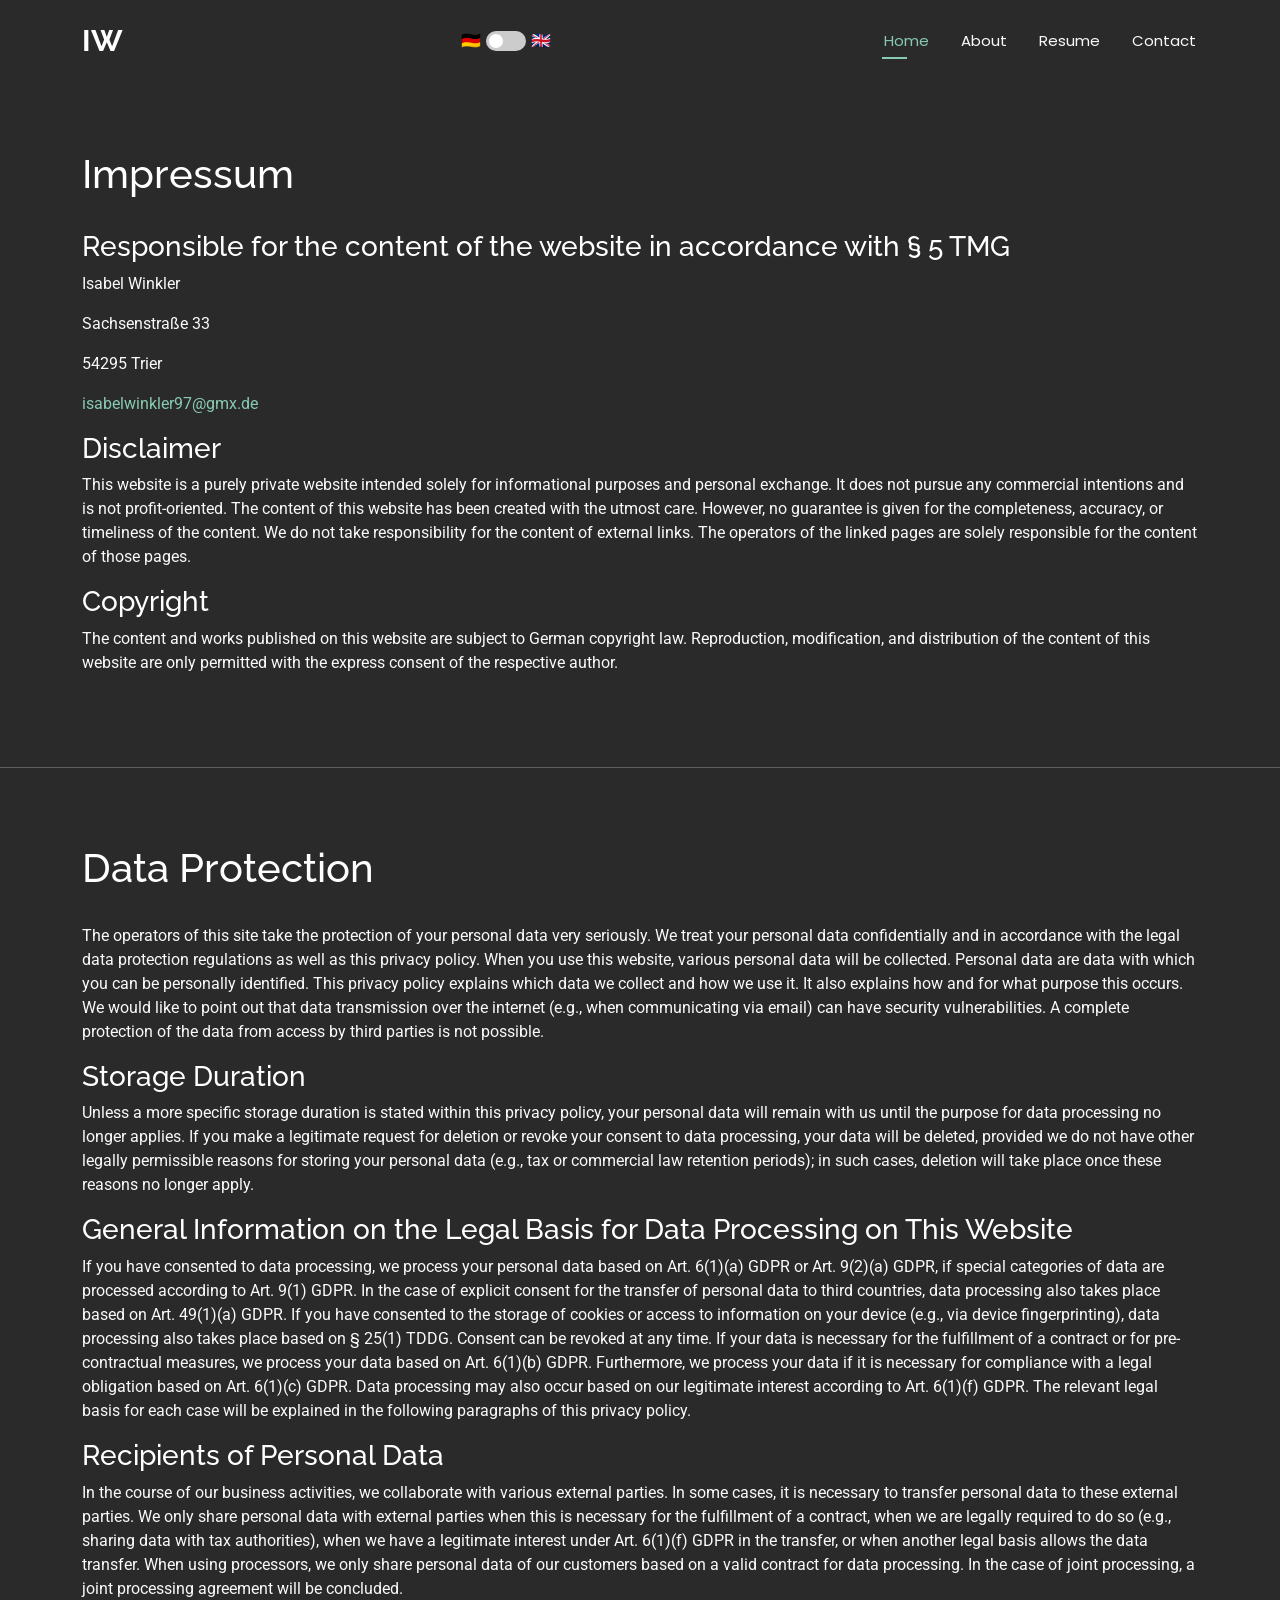
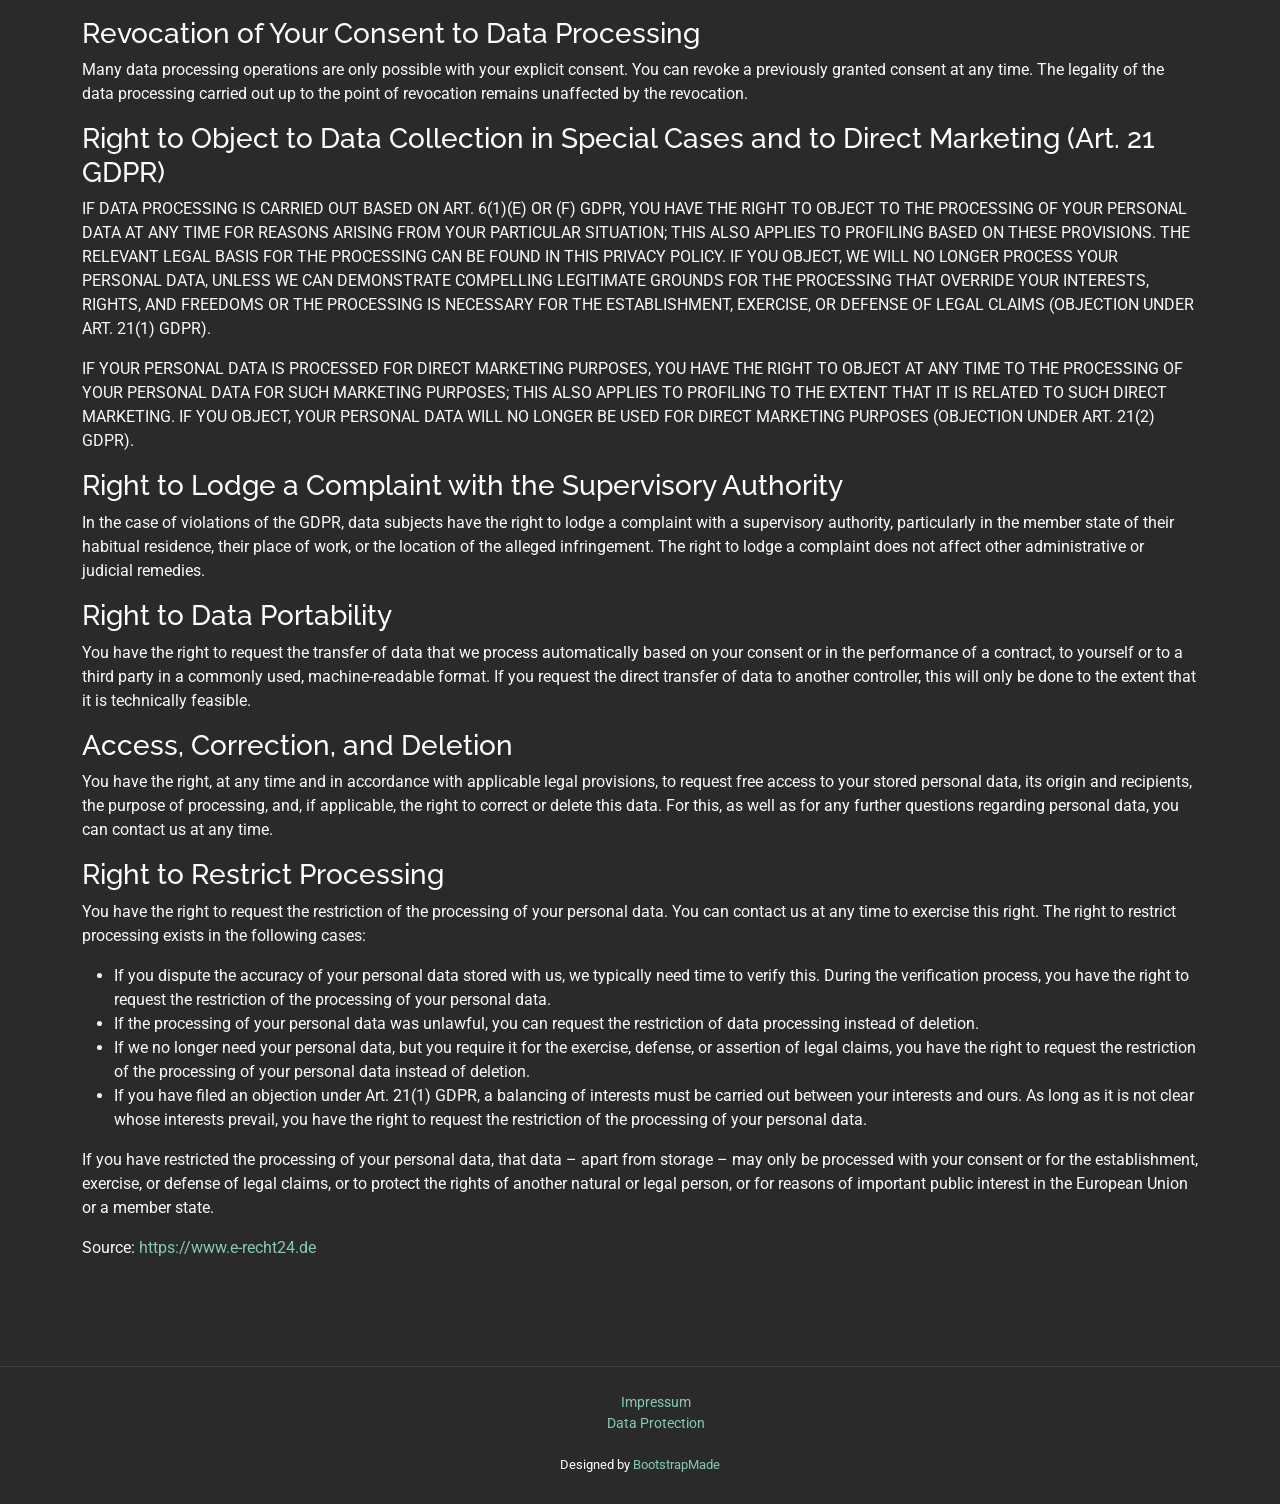
==== impressum-en.html @ 684a2738 "english version" ====
<!DOCTYPE html>
<html lang="en">
  <head>
    <meta charset="utf-8" />
    <meta content="width=device-width, initial-scale=1.0" name="viewport" />
    <title>Isabel Winkler - impressum / data security</title>
    <meta name="description" content="" />
    <meta name="keywords" content="" />

    <!-- Favicons -->
    <link href="assets/img/favicon.png" rel="icon" />
    <link href="assets/img/apple-touch-icon.png" rel="apple-touch-icon" />

    <!-- Fonts -->
    <link href="https://fonts.googleapis.com" rel="preconnect" />
    <link href="https://fonts.gstatic.com" rel="preconnect" crossorigin />
    <link
      href="https://fonts.googleapis.com/css2?family=Roboto:ital,wght@0,100;0,300;0,400;0,500;0,700;0,900;1,100;1,300;1,400;1,500;1,700;1,900&family=Poppins:ital,wght@0,100;0,200;0,300;0,400;0,500;0,600;0,700;0,800;0,900;1,100;1,200;1,300;1,400;1,500;1,600;1,700;1,800;1,900&family=Raleway:ital,wght@0,100;0,200;0,300;0,400;0,500;0,600;0,700;0,800;0,900;1,100;1,200;1,300;1,400;1,500;1,600;1,700;1,800;1,900&display=swap"
      rel="stylesheet"
    />

    <!-- Vendor CSS Files -->
    <link
      href="assets/vendor/bootstrap/css/bootstrap.min.css"
      rel="stylesheet"
    />
    <link
      href="assets/vendor/bootstrap-icons/bootstrap-icons.css"
      rel="stylesheet"
    />
    <link href="assets/vendor/aos/aos.css" rel="stylesheet" />
    <link href="assets/vendor/swiper/swiper-bundle.min.css" rel="stylesheet" />
    <link
      href="assets/vendor/glightbox/css/glightbox.min.css"
      rel="stylesheet"
    />

    <!-- Main CSS File -->
    <link href="assets/css/main.css" rel="stylesheet" />

    <!-- =======================================================
  * Template Name: Personal
  * Template URL: https://bootstrapmade.com/personal-free-resume-bootstrap-template/
  * Updated: Nov 04 2024 with Bootstrap v5.3.3
  * Author: BootstrapMade.com
  * License: https://bootstrapmade.com/license/
  ======================================================== -->
  </head>

  <body class="index-page">
    <header id="header" class="header d-flex align-items-center fixed-top">
      <div
        class="container-fluid container-xl position-relative d-flex align-items-center justify-content-between"
      >
        <a href="index-en.html" class="logo d-flex align-items-center">
          <!-- Uncomment the line below if you also wish to use an image logo -->
          <!-- <img src="assets/img/logo.png" alt=""> -->
          <h1 class="sitename">IW</h1>
        </a>

        <!-- Toggle-Switch für die Sprache -->
        <div class="language-switch d-flex align-items-center">
          <span class="lang-label">🇩🇪</span>
          <label class="switch">
            <input type="checkbox" id="toggleLanguage" />
            <span class="slider"></span>
          </label>
          <span class="lang-label">🇬🇧</span>
        </div>

        <nav id="navmenu" class="navmenu">
          <ul>
            <li><a href="index.html" class="active">Home</a></li>
            <li><a href="#about">About</a></li>
            <li><a href="#resume">Resume</a></li>
            <li><a href="#contact">Contact</a></li>
          </ul>
          <i class="mobile-nav-toggle d-xl-none bi bi-list"></i>
        </nav>
      </div>
    </header>

    <main class="main">
      <section class="impressum container">
        <h1>Impressum</h1>
        <br />
        <h3>
          Responsible for the content of the website in accordance with § 5 TMG
        </h3>
        <p>Isabel Winkler</p>
        <p>Sachsenstraße 33</p>
        <p>54295 Trier</p>
        <p>
          <a href="mailto:isabelwinkler97@gmx.de">isabelwinkler97@gmx.de</a>
        </p>
        <h3>Disclaimer</h3>
        <p>
          This website is a purely private website intended solely for
          informational purposes and personal exchange. It does not pursue any
          commercial intentions and is not profit-oriented. The content of this
          website has been created with the utmost care. However, no guarantee
          is given for the completeness, accuracy, or timeliness of the content.
          We do not take responsibility for the content of external links. The
          operators of the linked pages are solely responsible for the content
          of those pages.
        </p>
        <h3>Copyright</h3>
        <p>
          The content and works published on this website are subject to German
          copyright law. Reproduction, modification, and distribution of the
          content of this website are only permitted with the express consent of
          the respective author.
        </p>
      </section>
      <hr />
      <section id="dataSecurity" class="container">
        <h1>Data Protection</h1>
        <br />
        <p>
          The operators of this site take the protection of your personal data
          very seriously. We treat your personal data confidentially and in
          accordance with the legal data protection regulations as well as this
          privacy policy. When you use this website, various personal data will
          be collected. Personal data are data with which you can be personally
          identified. This privacy policy explains which data we collect and how
          we use it. It also explains how and for what purpose this occurs. We
          would like to point out that data transmission over the internet
          (e.g., when communicating via email) can have security
          vulnerabilities. A complete protection of the data from access by
          third parties is not possible.
        </p>

        <h3>Storage Duration</h3>
        <p>
          Unless a more specific storage duration is stated within this privacy
          policy, your personal data will remain with us until the purpose for
          data processing no longer applies. If you make a legitimate request
          for deletion or revoke your consent to data processing, your data will
          be deleted, provided we do not have other legally permissible reasons
          for storing your personal data (e.g., tax or commercial law retention
          periods); in such cases, deletion will take place once these reasons
          no longer apply.
        </p>
        <h3>
          General Information on the Legal Basis for Data Processing on This
          Website
        </h3>
        <p>
          If you have consented to data processing, we process your personal
          data based on Art. 6(1)(a) GDPR or Art. 9(2)(a) GDPR, if special
          categories of data are processed according to Art. 9(1) GDPR. In the
          case of explicit consent for the transfer of personal data to third
          countries, data processing also takes place based on Art. 49(1)(a)
          GDPR. If you have consented to the storage of cookies or access to
          information on your device (e.g., via device fingerprinting), data
          processing also takes place based on § 25(1) TDDG. Consent can be
          revoked at any time. If your data is necessary for the fulfillment of
          a contract or for pre-contractual measures, we process your data based
          on Art. 6(1)(b) GDPR. Furthermore, we process your data if it is
          necessary for compliance with a legal obligation based on Art. 6(1)(c)
          GDPR. Data processing may also occur based on our legitimate interest
          according to Art. 6(1)(f) GDPR. The relevant legal basis for each case
          will be explained in the following paragraphs of this privacy policy.
        </p>
        <h3>Recipients of Personal Data</h3>
        <p>
          In the course of our business activities, we collaborate with various
          external parties. In some cases, it is necessary to transfer personal
          data to these external parties. We only share personal data with
          external parties when this is necessary for the fulfillment of a
          contract, when we are legally required to do so (e.g., sharing data
          with tax authorities), when we have a legitimate interest under Art.
          6(1)(f) GDPR in the transfer, or when another legal basis allows the
          data transfer. When using processors, we only share personal data of
          our customers based on a valid contract for data processing. In the
          case of joint processing, a joint processing agreement will be
          concluded.
        </p>
        <h3>Revocation of Your Consent to Data Processing</h3>
        <p>
          Many data processing operations are only possible with your explicit
          consent. You can revoke a previously granted consent at any time. The
          legality of the data processing carried out up to the point of
          revocation remains unaffected by the revocation.
        </p>
        <h3>
          Right to Object to Data Collection in Special Cases and to Direct
          Marketing (Art. 21 GDPR)
        </h3>
        <p>
          IF DATA PROCESSING IS CARRIED OUT BASED ON ART. 6(1)(E) OR (F) GDPR,
          YOU HAVE THE RIGHT TO OBJECT TO THE PROCESSING OF YOUR PERSONAL DATA
          AT ANY TIME FOR REASONS ARISING FROM YOUR PARTICULAR SITUATION; THIS
          ALSO APPLIES TO PROFILING BASED ON THESE PROVISIONS. THE RELEVANT
          LEGAL BASIS FOR THE PROCESSING CAN BE FOUND IN THIS PRIVACY POLICY. IF
          YOU OBJECT, WE WILL NO LONGER PROCESS YOUR PERSONAL DATA, UNLESS WE
          CAN DEMONSTRATE COMPELLING LEGITIMATE GROUNDS FOR THE PROCESSING THAT
          OVERRIDE YOUR INTERESTS, RIGHTS, AND FREEDOMS OR THE PROCESSING IS
          NECESSARY FOR THE ESTABLISHMENT, EXERCISE, OR DEFENSE OF LEGAL CLAIMS
          (OBJECTION UNDER ART. 21(1) GDPR).
        </p>
        <p>
          IF YOUR PERSONAL DATA IS PROCESSED FOR DIRECT MARKETING PURPOSES, YOU
          HAVE THE RIGHT TO OBJECT AT ANY TIME TO THE PROCESSING OF YOUR
          PERSONAL DATA FOR SUCH MARKETING PURPOSES; THIS ALSO APPLIES TO
          PROFILING TO THE EXTENT THAT IT IS RELATED TO SUCH DIRECT MARKETING.
          IF YOU OBJECT, YOUR PERSONAL DATA WILL NO LONGER BE USED FOR DIRECT
          MARKETING PURPOSES (OBJECTION UNDER ART. 21(2) GDPR).
        </p>
        <h3>Right to Lodge a Complaint with the Supervisory Authority</h3>
        <p>
          In the case of violations of the GDPR, data subjects have the right to
          lodge a complaint with a supervisory authority, particularly in the
          member state of their habitual residence, their place of work, or the
          location of the alleged infringement. The right to lodge a complaint
          does not affect other administrative or judicial remedies.
        </p>
        <h3>Right to Data Portability</h3>
        <p>
          You have the right to request the transfer of data that we process
          automatically based on your consent or in the performance of a
          contract, to yourself or to a third party in a commonly used,
          machine-readable format. If you request the direct transfer of data to
          another controller, this will only be done to the extent that it is
          technically feasible.
        </p>
        <h3>Access, Correction, and Deletion</h3>
        <p>
          You have the right, at any time and in accordance with applicable
          legal provisions, to request free access to your stored personal data,
          its origin and recipients, the purpose of processing, and, if
          applicable, the right to correct or delete this data. For this, as
          well as for any further questions regarding personal data, you can
          contact us at any time.
        </p>
        <h3>Right to Restrict Processing</h3>

        <p>
          You have the right to request the restriction of the processing of
          your personal data. You can contact us at any time to exercise this
          right. The right to restrict processing exists in the following cases:
        </p>
        <ul>
          <li>
            If you dispute the accuracy of your personal data stored with us, we
            typically need time to verify this. During the verification process,
            you have the right to request the restriction of the processing of
            your personal data.
          </li>
          <li>
            If the processing of your personal data was unlawful, you can
            request the restriction of data processing instead of deletion.
          </li>
          <li>
            If we no longer need your personal data, but you require it for the
            exercise, defense, or assertion of legal claims, you have the right
            to request the restriction of the processing of your personal data
            instead of deletion.
          </li>
          <li>
            If you have filed an objection under Art. 21(1) GDPR, a balancing of
            interests must be carried out between your interests and ours. As
            long as it is not clear whose interests prevail, you have the right
            to request the restriction of the processing of your personal data.
          </li>
        </ul>
        <p>
          If you have restricted the processing of your personal data, that data
          – apart from storage – may only be processed with your consent or for
          the establishment, exercise, or defense of legal claims, or to protect
          the rights of another natural or legal person, or for reasons of
          important public interest in the European Union or a member state.
        </p>
        <p>
          Source:
          <a href="https://www.e-recht24.de">https://www.e-recht24.de</a>
        </p>
      </section>
    </main>

    <footer id="footer" class="footer dark-background">
      <div class="navfooter">
        <ul>
          <li style="list-style-type: none">
            <a href="impressum-en.html">Impressum</a>
          </li>
          <li style="list-style-type: none">
            <a href="impressum-en.html#dataSecurity">Data Protection</a>
          </li>
        </ul>
      </div>
      <div class="credits">
        <!-- All the links in the footer should remain intact. -->
        <!-- You can delete the links only if you've purchased the pro version. -->
        <!-- Licensing information: https://bootstrapmade.com/license/ -->
        <!-- Purchase the pro version with working PHP/AJAX contact form: [buy-url] -->
        Designed by <a href="https://bootstrapmade.com/">BootstrapMade</a>
      </div>
    </footer>

    <!-- Scroll Top -->
    <a
      href="#"
      id="scroll-top"
      class="scroll-top d-flex align-items-center justify-content-center"
      ><i class="bi bi-arrow-up-short"></i
    ></a>

    <!-- Preloader -->
    <div id="preloader"></div>

    <!-- Vendor JS Files -->
    <script src="assets/vendor/bootstrap/js/bootstrap.bundle.min.js"></script>
    <script src="assets/vendor/php-email-form/validate.js"></script>
    <script src="assets/vendor/aos/aos.js"></script>
    <script src="assets/vendor/typed.js/typed.umd.js"></script>
    <script src="assets/vendor/purecounter/purecounter_vanilla.js"></script>
    <script src="assets/vendor/waypoints/noframework.waypoints.js"></script>
    <script src="assets/vendor/swiper/swiper-bundle.min.js"></script>
    <script src="assets/vendor/glightbox/js/glightbox.min.js"></script>
    <script src="assets/vendor/imagesloaded/imagesloaded.pkgd.min.js"></script>
    <script src="assets/vendor/isotope-layout/isotope.pkgd.min.js"></script>

    <!-- Main JS File -->
    <script src="assets/js/main.js"></script>
  </body>
</html>
---- assets/css/main.css ----
/**
* Template Name: Personal
* Template URL: https://bootstrapmade.com/personal-free-resume-bootstrap-template/
* Updated: Nov 04 2024 with Bootstrap v5.3.3
* Author: BootstrapMade.com
* License: https://bootstrapmade.com/license/
*/

/*--------------------------------------------------------------
# Font & Color Variables
# Help: https://bootstrapmade.com/color-system/
--------------------------------------------------------------*/
/* Fonts */
:root {
  --default-font: "Roboto",  system-ui, -apple-system, "Segoe UI", Roboto, "Helvetica Neue", Arial, "Noto Sans", "Liberation Sans", sans-serif, "Apple Color Emoji", "Segoe UI Emoji", "Segoe UI Symbol", "Noto Color Emoji";
  --heading-font: "Raleway",  sans-serif;
  --nav-font: "Poppins",  sans-serif;
}

/* Global Colors - The following color variables are used throughout the website. Updating them here will change the color scheme of the entire website */
:root { 
  --background-color: #2a2a2a; /* Background color for the entire website, including individual sections */
  --default-color: #fafafa; /* Default color used for the majority of the text content across the entire website */
  --heading-color: #ffffff; /* Color for headings, subheadings and title throughout the website */
  --accent-color: #87cab1; /* Accent color that represents your brand on the website. It's used for buttons, links, and other elements that need to stand out */
  --surface-color: #2a2a2a; /* The surface color is used as a background of boxed elements within sections, such as cards, icon boxes, or other elements that require a visual separation from the global background. */
  --contrast-color: #2a2a2a; /* Contrast color for text, ensuring readability against backgrounds of accent, heading, or default colors. */
}

/* Nav Menu Colors - The following color variables are used specifically for the navigation menu. They are separate from the global colors to allow for more customization options */
:root {
  --nav-color: #fafafa;  /* The default color of the main navmenu links */
  --nav-hover-color: #87cab1; /* Applied to main navmenu links when they are hovered over or active */
  --nav-mobile-background-color: #2a2a2a; /* Used as the background color for mobile navigation menu */
  --nav-dropdown-background-color: #2a2a2a; /* Used as the background color for dropdown items that appear when hovering over primary navigation items */
  --nav-dropdown-color: #fafafa; /* Used for navigation links of the dropdown items in the navigation menu. */
  --nav-dropdown-hover-color: #87cab1; /* Similar to --nav-hover-color, this color is applied to dropdown navigation links when they are hovered over. */
}

/* Color Presets - These classes override global colors when applied to any section or element, providing reuse of the sam color scheme. */

.light-background {
  --background-color: #2a2a2a;
  --surface-color: #2a2a2a;
}

.dark-background {
  --background-color: #2a2a2a;
  --default-color: #ffffff;
  --heading-color: #ffffff;
  --surface-color: #2a2a2a;
  --contrast-color: #2a2a2a;
}

/* Smooth scroll */
:root {
  scroll-behavior: smooth;
}

/*--------------------------------------------------------------
# General Styling & Shared Classes
--------------------------------------------------------------*/
body {
  color: var(--default-color);
  background-color: var(--background-color);
  font-family: var(--default-font);
}

a {
  color: var(--accent-color);
  text-decoration: none;
  transition: 0.3s;
}

a:hover {
  color: color-mix(in srgb, var(--accent-color), transparent 25%);
  text-decoration: none;
}

h1,
h2,
h3,
h4,
h5,
h6 {
  color: var(--heading-color);
  font-family: var(--heading-font);
}


/*--------------------------------------------------------------
# Global Header
--------------------------------------------------------------*/
.header {
  --background-color: rgba(0, 0, 0, 0);
  color: var(--default-color);
  background-color: var(--background-color);
  padding: 15px 0;
  transition: all 0.5s;
  z-index: 997;
}

.header .logo {
  line-height: 1;
}

.header .logo img {
  max-height: 32px;
  margin-right: 8px;
}

.header .logo h1 {
  font-size: 30px;
  margin: 0;
  font-weight: 700;
  color: var(--heading-color);
}

.scrolled .header {
  box-shadow: 0px 0 18px rgba(0, 0, 0, 0.1);
}

/* Global Header on Scroll
------------------------------*/
.scrolled .header {
  --background-color: rgba(0, 0, 0, 0.8);
}

/*--------------------------------------------------------------
# Navigation Menu
--------------------------------------------------------------*/
/* Desktop Navigation */
@media (min-width: 1200px) {
  .navmenu {
    padding: 0;
  }

  .navmenu ul {
    margin: 0;
    padding: 0;
    display: flex;
    list-style: none;
    align-items: center;
  }

  .navmenu li {
    position: relative;
  }

  .navmenu>ul>li {
    white-space: nowrap;
    padding: 15px 14px;
  }

  .navmenu>ul>li:last-child {
    padding-right: 0;
  }

  .navmenu a,
  .navmenu a:focus {
    color: var(--nav-color);
    font-size: 15px;
    padding: 0 2px;
    font-family: var(--nav-font);
    font-weight: 400;
    display: flex;
    align-items: center;
    justify-content: space-between;
    white-space: nowrap;
    transition: 0.3s;
    position: relative;
  }

  .navmenu a i,
  .navmenu a:focus i {
    font-size: 12px;
    line-height: 0;
    margin-left: 5px;
    transition: 0.3s;
  }

  .navmenu>ul>li>a:before {
    content: "";
    position: absolute;
    height: 2px;
    bottom: -6px;
    left: 0;
    background-color: var(--nav-hover-color);
    visibility: hidden;
    width: 0px;
    transition: all 0.3s ease-in-out 0s;
  }

  .navmenu a:hover:before,
  .navmenu li:hover>a:before,
  .navmenu .active:before {
    visibility: visible;
    width: 25px;
  }

  .navmenu li:hover>a,
  .navmenu .active,
  .navmenu .active:focus {
    color: var(--nav-hover-color);
  }

  .navmenu .dropdown ul {
    margin: 0;
    padding: 10px 0;
    background: var(--nav-dropdown-background-color);
    display: block;
    position: absolute;
    visibility: hidden;
    left: 14px;
    top: 130%;
    opacity: 0;
    transition: 0.3s;
    border-radius: 4px;
    z-index: 99;
    box-shadow: 0px 0px 30px rgba(0, 0, 0, 0.1);
  }

  .navmenu .dropdown ul li {
    min-width: 200px;
  }

  .navmenu .dropdown ul a {
    padding: 10px 20px;
    font-size: 15px;
    text-transform: none;
    color: var(--nav-dropdown-color);
  }

  .navmenu .dropdown ul a i {
    font-size: 12px;
  }

  .navmenu .dropdown ul a:hover,
  .navmenu .dropdown ul .active:hover,
  .navmenu .dropdown ul li:hover>a {
    color: var(--nav-dropdown-hover-color);
  }

  .navmenu .dropdown:hover>ul {
    opacity: 1;
    top: 100%;
    visibility: visible;
  }

  .navmenu .dropdown .dropdown ul {
    top: 0;
    left: -90%;
    visibility: hidden;
  }

  .navmenu .dropdown .dropdown:hover>ul {
    opacity: 1;
    top: 0;
    left: -100%;
    visibility: visible;
  }
}

/* Mobile Navigation */
@media (max-width: 1199px) {
  .mobile-nav-toggle {
    color: var(--nav-color);
    font-size: 28px;
    line-height: 0;
    margin-right: 10px;
    cursor: pointer;
    transition: color 0.3s;
  }

  .navmenu {
    padding: 0;
    z-index: 9997;
  }

  .navmenu ul {
    display: none;
    list-style: none;
    position: absolute;
    inset: 60px 20px 20px 20px;
    padding: 10px 0;
    margin: 0;
    border-radius: 6px;
    background-color: var(--nav-mobile-background-color);
    border: 1px solid color-mix(in srgb, var(--default-color), transparent 90%);
    box-shadow: none;
    overflow-y: auto;
    transition: 0.3s;
    z-index: 9998;
  }

  .navmenu a,
  .navmenu a:focus {
    color: var(--nav-dropdown-color);
    padding: 10px 20px;
    font-family: var(--nav-font);
    font-size: 17px;
    font-weight: 500;
    display: flex;
    align-items: center;
    justify-content: space-between;
    white-space: nowrap;
    transition: 0.3s;
  }

  .navmenu a i,
  .navmenu a:focus i {
    font-size: 12px;
    line-height: 0;
    margin-left: 5px;
    width: 30px;
    height: 30px;
    display: flex;
    align-items: center;
    justify-content: center;
    border-radius: 50%;
    transition: 0.3s;
    background-color: color-mix(in srgb, var(--accent-color), transparent 90%);
  }

  .navmenu a i:hover,
  .navmenu a:focus i:hover {
    background-color: var(--accent-color);
    color: var(--contrast-color);
  }

  .navmenu a:hover,
  .navmenu .active,
  .navmenu .active:focus {
    color: var(--nav-dropdown-hover-color);
  }

  .navmenu .active i,
  .navmenu .active:focus i {
    background-color: var(--accent-color);
    color: var(--contrast-color);
    transform: rotate(180deg);
  }

  .navmenu .dropdown ul {
    position: static;
    display: none;
    z-index: 99;
    padding: 10px 0;
    margin: 10px 20px;
    background-color: var(--nav-dropdown-background-color);
    transition: all 0.5s ease-in-out;
  }

  .navmenu .dropdown ul ul {
    background-color: rgba(33, 37, 41, 0.1);
  }

  .navmenu .dropdown>.dropdown-active {
    display: block;
    background-color: rgba(33, 37, 41, 0.03);
  }

  .mobile-nav-active {
    overflow: hidden;
  }

  .mobile-nav-active .mobile-nav-toggle {
    color: #fff;
    position: absolute;
    font-size: 32px;
    top: 15px;
    right: 15px;
    margin-right: 0;
    z-index: 9999;
  }

  .mobile-nav-active .navmenu {
    position: fixed;
    overflow: hidden;
    inset: 0;
    background: rgba(33, 37, 41, 0.8);
    transition: 0.3s;
  }

  .mobile-nav-active .navmenu>ul {
    display: block;
  }
}

/*--------------------------------------------------------------
# Global Footer
--------------------------------------------------------------*/
.footer {
  color: var(--default-color);
  background-color: var(--background-color);
  font-size: 14px;
  text-align: center;
  padding: 30px 0;
  position: relative;
}

.footer h3 {
  font-size: 36px;
  font-weight: 700;
  position: relative;
  padding: 0;
  margin: 0 0 15px 0;
}

.footer p {
  font-size: 15;
  font-style: italic;
  padding: 0;
  margin: 0 0 30px 0;
}

.footer .social-links {
  margin: 0 0 30px 0;
}

.footer .social-links a {
  font-size: 16px;
  display: flex;
  align-items: center;
  justify-content: center;
  background: var(--accent-color);
  color: var(--contrast-color);
  line-height: 1;
  margin: 0 4px;
  border-radius: 50%;
  text-align: center;
  width: 36px;
  height: 36px;
  transition: 0.3s;
}

.footer .social-links a:hover {
  background: color-mix(in srgb, var(--accent-color), transparent 20%);
  text-decoration: none;
}

.footer .navfooter {
  padding-top: 25px;
  border-top: 1px solid color-mix(in srgb, var(--default-color), transparent 90%); 
}

.footer .credits {
  font-size: 13px;
  padding-top: 5px;
}

/*--------------------------------------------------------------
# Preloader
--------------------------------------------------------------*/
#preloader {
  position: fixed;
  inset: 0;
  z-index: 999999;
  overflow: hidden;
  background: var(--background-color);
  transition: all 0.6s ease-out;
}

#preloader:before {
  content: "";
  position: fixed;
  top: calc(50% - 30px);
  left: calc(50% - 30px);
  border: 6px solid #ffffff;
  border-color: var(--accent-color) transparent var(--accent-color) transparent;
  border-radius: 50%;
  width: 60px;
  height: 60px;
  animation: animate-preloader 1.5s linear infinite;
}

@keyframes animate-preloader {
  0% {
    transform: rotate(0deg);
  }

  100% {
    transform: rotate(360deg);
  }
}

/*--------------------------------------------------------------
# Scroll Top Button
--------------------------------------------------------------*/
.scroll-top {
  position: fixed;
  visibility: hidden;
  opacity: 0;
  right: 15px;
  bottom: -15px;
  z-index: 99999;
  background-color: var(--accent-color);
  width: 44px;
  height: 44px;
  border-radius: 50px;
  transition: all 0.4s;
}

.scroll-top i {
  font-size: 24px;
  color: var(--contrast-color);
  line-height: 0;
}

.scroll-top:hover {
  background-color: color-mix(in srgb, var(--accent-color), transparent 20%);
  color: var(--contrast-color);
}

.scroll-top.active {
  visibility: visible;
  opacity: 1;
  bottom: 15px;
}

/*--------------------------------------------------------------
# Disable aos animation delay on mobile devices
--------------------------------------------------------------*/
@media screen and (max-width: 768px) {
  [data-aos-delay] {
    transition-delay: 0 !important;
  }
}

/*--------------------------------------------------------------
# Global Page Titles & Breadcrumbs
--------------------------------------------------------------*/
.page-title {
  color: var(--default-color);
  background-color: var(--background-color);
  position: relative;
}

.page-title .heading {
  padding: 160px 0 80px 0;
  border-top: 1px solid color-mix(in srgb, var(--default-color), transparent 90%);
}

.page-title .heading h1 {
  font-size: 38px;
  font-weight: 700;
}

.page-title nav {
  background-color: color-mix(in srgb, var(--default-color), transparent 90%);
  padding: 20px 0;
}

.page-title nav ol {
  display: flex;
  flex-wrap: wrap;
  list-style: none;
  margin: 0;
  font-size: 16px;
  font-weight: 600;
}

.page-title nav ol li+li {
  padding-left: 10px;
}

.page-title nav ol li+li::before {
  content: "/";
  display: inline-block;
  padding-right: 10px;
  color: color-mix(in srgb, var(--default-color), transparent 70%);
}

/*--------------------------------------------------------------
# Global Sections
--------------------------------------------------------------*/
section,
.section {
  color: var(--default-color);
  background-color: var(--background-color);
  padding: 60px 0;
  scroll-margin-top: 100px;
  overflow: clip;
}

@media (max-width: 1199px) {

  section,
  .section {
    scroll-margin-top: 66px;
  }
}

/*--------------------------------------------------------------
# Global Section Titles
--------------------------------------------------------------*/
.section-title {
  padding-bottom: 60px;
  position: relative;
}

.section-title h2 {
  font-size: 14px;
  font-weight: 500;
  padding: 0;
  line-height: 1px;
  margin: 0;
  letter-spacing: 1.5px;
  text-transform: uppercase;
  color: color-mix(in srgb, var(--default-color), transparent 50%);
  position: relative;
}

.section-title h2::after {
  content: "";
  width: 120px;
  height: 1px;
  display: inline-block;
  background: var(--accent-color);
  margin: 4px 10px;
}

.section-title h3::after {
  content: "";
  width: 120px;
  height: 1px;
  display: inline-block;
  background: var(--accent-color);
  margin: 4px 10px;
}

.section-title div {
  color: var(--heading-color);
  margin: 0;
  margin: 0;
  font-size: 28px;
  font-weight: 700;
  text-transform: uppercase;
  font-family: var(--heading-font);
}

/*--------------------------------------------------------------
# Hero Section
--------------------------------------------------------------*/
.hero {
  width: 100%;
  min-height: 100vh;
  position: relative;
  padding: 80px 0;
  display: flex;
  align-items: center;
  justify-content: center;
}

.hero img {
  position: absolute;
  inset: 0;
  display: block;
  width: 100%;
  height: 100%;
  object-fit: cover;
  z-index: 1;
}

.hero .container {
  position: relative;
  z-index: 3;
}

.hero h2 {
  margin: 0;
  font-size: 64px;
  font-weight: 700;
}

.hero p {
  margin: 5px 0 0 0;
  font-size: 26px;
}

.hero p span {
  letter-spacing: 1px;
  border-bottom: 2px solid var(--accent-color);
}

.hero .social-links {
  margin-top: 25px;
}

.hero .social-links a {
  background-color: color-mix(in srgb, var(--default-color), transparent 90%);
  color: var(--default-color);
  font-size: 14px;
  width: 40px;
  height: 40px;
  border-radius: 50px;
  display: inline-flex;
  align-items: center;
  justify-content: center;
  margin-right: 20px;
  transition: 0.3s;
}

.hero .social-links a:hover {
  background-color: var(--accent-color);
}

@media (max-width: 768px) {
  .hero h2 {
    font-size: 32px;
  }

  .hero p {
    font-size: 20px;
  }
}

/*--------------------------------------------------------------
# About Section
--------------------------------------------------------------*/
.about .content h2 {
  font-weight: 700;
  font-size: 24px;
}

.about .content ul {
  list-style: none;
  padding: 0;
}

.about .content ul li {
  margin-bottom: 20px;
  display: flex;
  align-items: center;
}

.about .content ul strong {
  margin-right: 10px;
}

.about .content ul i {
  font-size: 16px;
  margin-right: 5px;
  color: var(--accent-color);
  line-height: 0;
}


/*--------------------------------------------------------------
# Impressum Section
--------------------------------------------------------------*/
.impressum {
  padding-top: 150px;
}

/*--------------------------------------------------------------
# Contact Section
--------------------------------------------------------------*/
.contact i {
  background-color: var(--surface-color);
  color: var(--accent-color);
  box-shadow: 0px 2px 25px rgba(0, 0, 0, 0.1);
  width: 54px;
  height: 54px;
  font-size: 24px;
  border-radius: 50px;
  border: 2px solid var(--background-color);
  display: inline-flex;
  align-items: center;
  justify-content: center;
  position: relative;
  z-index: 1;
}

.contact .contact-item {
  background-color: var(--surface-color);
  margin-top: -27px;
  padding: 30px 30px 25px 30px;
  width: 100%;
  position: relative;
  text-align: center;
  box-shadow: 0px 2px 35px rgba(0, 0, 0, 0.1);
  border-radius: 4px;
  z-index: 0;
}

.contact .contact-item span {
  font-size: 36px;
  display: block;
  font-weight: 700;
  color: color-mix(in srgb, var(--default-color), transparent 20%);
}

.contact .contact-item p {
  padding: 0;
  margin: 0;
  font-family: var(--heading-font);
  font-size: 16px;
}

/*--------------------------------------------------------------
# Skills Section
--------------------------------------------------------------*/
.skills .progress {
  height: 60px;
  display: block;
  background: none;
  border-radius: 0;
}

.skills .progress .skill {
  color: var(--heading-color);
  padding: 0;
  margin: 0 0 6px 0;
  text-transform: uppercase;
  display: block;
  font-weight: 600;
  font-family: var(--heading-font);
}

.skills .progress .skill .val {
  float: right;
  font-style: normal;
}

.skills .progress-bar-wrap {
  background: color-mix(in srgb, var(--default-color), transparent 90%);
  height: 10px;
}

.skills .progress-bar {
  width: 1px;
  height: 10px;
  transition: 0.9s;
  background-color: var(--accent-color);
}

/*--------------------------------------------------------------
# Interests Section
--------------------------------------------------------------*/
.interests .features-item {
  background-color: var(--surface-color);
  display: flex;
  align-items: center;
  padding: 20px;
  transition: 0.3s;
  border: 1px solid color-mix(in srgb, var(--default-color), transparent 90%);
  position: relative;
}

.interests .features-item i {
  font-size: 32px;
  padding-right: 10px;
  line-height: 0;
}

.interests .features-item h3 {
  font-weight: 700;
  margin: 0;
  padding: 0;
  line-height: 1;
  font-size: 16px;
}

.interests .features-item h3 a {
  color: var(--heading-color);
  transition: 0.3s;
}

.interests .features-item:hover {
  border-color: var(--accent-color);
}

.interests .features-item:hover h3 a {
  color: var(--accent-color);
}

/*--------------------------------------------------------------
# Testimonials Section
--------------------------------------------------------------*/
.testimonials .testimonials-carousel,
.testimonials .testimonials-slider {
  overflow: hidden;
}

.testimonials .testimonial-item {
  box-sizing: content-box;
  min-height: 320px;
}

.testimonials .testimonial-item .testimonial-img {
  width: 90px;
  border-radius: 50%;
  margin: -40px 0 0 40px;
  position: relative;
  z-index: 2;
  border: 6px solid var(--background-color);
}

.testimonials .testimonial-item h3 {
  font-size: 18px;
  font-weight: bold;
  margin: 10px 0 5px 45px;
}

.testimonials .testimonial-item h4 {
  font-size: 14px;
  color: color-mix(in srgb, var(--default-color), transparent 20%);
  margin: 0 0 0 45px;
}

.testimonials .testimonial-item .quote-icon-left,
.testimonials .testimonial-item .quote-icon-right {
  color: color-mix(in srgb, var(--accent-color), transparent 50%);
  font-size: 26px;
  line-height: 0;
}

.testimonials .testimonial-item .quote-icon-left {
  display: inline-block;
  left: -5px;
  position: relative;
}

.testimonials .testimonial-item .quote-icon-right {
  display: inline-block;
  right: -5px;
  position: relative;
  top: 10px;
  transform: scale(-1, -1);
}

.testimonials .testimonial-item p {
  font-style: italic;
  margin: 0 15px 0 15px;
  padding: 20px 20px 60px 20px;
  background: var(--surface-color);
  border-radius: 6px;
  position: relative;
  z-index: 1;
}

.testimonials .swiper-wrapper {
  height: auto;
}

.testimonials .swiper-pagination {
  margin-top: 20px;
  position: relative;
}

.testimonials .swiper-pagination .swiper-pagination-bullet {
  width: 12px;
  height: 12px;
  background-color: var(--background-color);
  opacity: 1;
  border: 1px solid var(--accent-color);
}

.testimonials .swiper-pagination .swiper-pagination-bullet-active {
  background-color: var(--accent-color);
}

/*--------------------------------------------------------------
# Resume Section
--------------------------------------------------------------*/
.resume .resume-title {
  color: var(--heading-color);
  font-size: 26px;
  font-weight: 700;
  margin-top: 20px;
  margin-bottom: 20px;
}

.resume .resume-item {
  padding: 0 0 20px 20px;
  margin-top: -2px;
  border-left: 2px solid var(--accent-color);
  position: relative;
}

.resume .resume-item h4 {
  line-height: 18px;
  font-size: 18px;
  font-weight: 600;
  text-transform: uppercase;
  color: color-mix(in srgb, var(--default-color), transparent 20%);
  margin-bottom: 10px;
}

.resume .resume-item h5 {
  font-size: 16px;
  padding: 5px 15px;
  display: inline-block;
  font-weight: 600;
  margin-bottom: 10px;
}

.resume .resume-item ul {
  padding-left: 20px;
}

.resume .resume-item ul li {
  padding-bottom: 10px;
}

.resume .resume-item:last-child {
  padding-bottom: 0;
}

.resume .resume-item::before {
  content: "";
  position: absolute;
  width: 16px;
  height: 16px;
  border-radius: 50px;
  left: -9px;
  top: 0;
  background: var(--background-color);
  border: 2px solid var(--accent-color);
}

/*--------------------------------------------------------------
# Services Section
--------------------------------------------------------------*/
.services .service-item {
  background-color: var(--surface-color);
  text-align: center;
  padding: 80px 20px;
  transition: all ease-in-out 0.3s;
  height: 100%;
}

.services .service-item .icon {
  margin: 0 auto;
  width: 64px;
  height: 64px;
  background: var(--accent-color);
  border-radius: 4px;
  display: flex;
  align-items: center;
  justify-content: center;
  margin-bottom: 20px;
  transition: 0.3s;
  transform-style: preserve-3d;
}

.services .service-item .icon i {
  color: var(--contrast-color);
  font-size: 28px;
  transition: ease-in-out 0.3s;
}

.services .service-item .icon::before {
  position: absolute;
  content: "";
  left: -8px;
  top: -8px;
  height: 100%;
  width: 100%;
  background: color-mix(in srgb, var(--accent-color), transparent 80%);
  border-radius: 5px;
  transition: all 0.3s ease-out 0s;
  transform: translateZ(-1px);
}

.services .service-item h3 {
  font-weight: 700;
  margin: 10px 0 15px 0;
  font-size: 22px;
}

.services .service-item p {
  line-height: 24px;
  font-size: 14px;
  margin-bottom: 0;
}

.services .service-item:hover {
  background: var(--accent-color);
  border-color: var(--accent-color);
}

.services .service-item:hover .icon {
  background: var(--surface-color);
}

.services .service-item:hover .icon i {
  color: var(--accent-color);
}

.services .service-item:hover .icon::before {
  background: color-mix(in srgb, var(--background-color), transparent 70%);
}

.services .service-item:hover h3,
.services .service-item:hover p {
  color: var(--contrast-color);
}

/*--------------------------------------------------------------
# Service Details Section
--------------------------------------------------------------*/
.service-details .services-list {
  background-color: var(--surface-color);
  padding: 10px 30px;
  border: 1px solid color-mix(in srgb, var(--default-color), transparent 90%);
  margin-bottom: 20px;
}

.service-details .services-list a {
  display: block;
  line-height: 1;
  padding: 8px 0 8px 15px;
  border-left: 3px solid color-mix(in srgb, var(--default-color), transparent 70%);
  margin: 20px 0;
  color: color-mix(in srgb, var(--default-color), transparent 20%);
  transition: 0.3s;
}

.service-details .services-list a.active {
  color: var(--heading-color);
  font-weight: 700;
  border-color: var(--accent-color);
}

.service-details .services-list a:hover {
  border-color: var(--accent-color);
}

.service-details .services-img {
  margin-bottom: 20px;
}

.service-details h3 {
  font-size: 26px;
  font-weight: 700;
}

.service-details h4 {
  font-size: 20px;
  font-weight: 700;
}

.service-details p {
  font-size: 15px;
}

.service-details ul {
  list-style: none;
  padding: 0;
  font-size: 15px;
}

.service-details ul li {
  padding: 5px 0;
  display: flex;
  align-items: center;
}

.service-details ul i {
  font-size: 20px;
  margin-right: 8px;
  color: var(--accent-color);
}

/*--------------------------------------------------------------
# Portfolio Section
--------------------------------------------------------------*/
.portfolio .portfolio-filters {
  padding: 0;
  margin: 0 auto 20px auto;
  list-style: none;
  text-align: center;
}

.portfolio .portfolio-filters li {
  cursor: pointer;
  display: inline-block;
  padding: 0;
  font-size: 18px;
  font-weight: 500;
  margin: 0 10px;
  line-height: 1;
  margin-bottom: 5px;
  transition: all 0.3s ease-in-out;
}

.portfolio .portfolio-filters li:hover,
.portfolio .portfolio-filters li.filter-active {
  color: var(--accent-color);
}

.portfolio .portfolio-filters li:first-child {
  margin-left: 0;
}

.portfolio .portfolio-filters li:last-child {
  margin-right: 0;
}

@media (max-width: 575px) {
  .portfolio .portfolio-filters li {
    font-size: 14px;
    margin: 0 5px;
  }
}

.portfolio .portfolio-content {
  position: relative;
  overflow: hidden;
}

.portfolio .portfolio-content img {
  transition: 0.3s;
}

.portfolio .portfolio-content .portfolio-info {
  opacity: 0;
  position: absolute;
  inset: 0;
  z-index: 3;
  transition: all ease-in-out 0.3s;
  background: rgba(0, 0, 0, 0.6);
  padding: 15px;
}

.portfolio .portfolio-content .portfolio-info h4 {
  font-size: 14px;
  padding: 5px 10px;
  font-weight: 400;
  color: #ffffff;
  display: inline-block;
  background-color: var(--accent-color);
}

.portfolio .portfolio-content .portfolio-info p {
  position: absolute;
  bottom: 10px;
  text-align: center;
  display: inline-block;
  left: 0;
  right: 0;
  font-size: 16px;
  font-weight: 600;
  color: rgba(255, 255, 255, 0.8);
}

.portfolio .portfolio-content .portfolio-info .preview-link,
.portfolio .portfolio-content .portfolio-info .details-link {
  position: absolute;
  left: calc(50% - 40px);
  font-size: 26px;
  top: calc(50% - 14px);
  color: #fff;
  transition: 0.3s;
  line-height: 1.2;
}

.portfolio .portfolio-content .portfolio-info .preview-link:hover,
.portfolio .portfolio-content .portfolio-info .details-link:hover {
  color: var(--accent-color);
}

.portfolio .portfolio-content .portfolio-info .details-link {
  left: 50%;
  font-size: 34px;
  line-height: 0;
}

.portfolio .portfolio-content:hover .portfolio-info {
  opacity: 1;
}

.portfolio .portfolio-content:hover img {
  transform: scale(1.1);
}

/*--------------------------------------------------------------
# Portfolio Details Section
--------------------------------------------------------------*/
.portfolio-details .portfolio-details-slider img {
  width: 100%;
}

.portfolio-details .portfolio-details-slider .swiper-pagination {
  margin-top: 20px;
  position: relative;
}

.portfolio-details .portfolio-details-slider .swiper-pagination .swiper-pagination-bullet {
  width: 12px;
  height: 12px;
  background-color: color-mix(in srgb, var(--default-color), transparent 85%);
  opacity: 1;
}

.portfolio-details .portfolio-details-slider .swiper-pagination .swiper-pagination-bullet-active {
  background-color: var(--accent-color);
}

.portfolio-details .portfolio-info {
  background-color: var(--surface-color);
  padding: 30px;
  box-shadow: 0px 0 30px rgba(0, 0, 0, 0.1);
}

.portfolio-details .portfolio-info h3 {
  font-size: 22px;
  font-weight: 700;
  margin-bottom: 20px;
  padding-bottom: 20px;
  border-bottom: 1px solid color-mix(in srgb, var(--default-color), transparent 85%);
}

.portfolio-details .portfolio-info ul {
  list-style: none;
  padding: 0;
  font-size: 15px;
}

.portfolio-details .portfolio-info ul li+li {
  margin-top: 10px;
}

.portfolio-details .portfolio-description {
  padding-top: 30px;
}

.portfolio-details .portfolio-description h2 {
  font-size: 26px;
  font-weight: 700;
  margin-bottom: 20px;
}

.portfolio-details .portfolio-description p {
  padding: 0;
  color: color-mix(in srgb, var(--default-color), transparent 30%);
}

/*--------------------------------------------------------------
# Starter Section Section
--------------------------------------------------------------*/
.starter-section {
  /* Add your styles here */
}

.language-switch {
  display: flex;
  align-items: center;
  gap: 5px;
  margin-left: 20px;
}

/* Stil für die Sprachsymbole (🇩🇪 🇬🇧) */
.lang-label {
  font-size: 1rem;
}

/* Toggle-Switch */
.switch {
  position: relative;
  display: inline-block;
  width: 40px;
  height: 20px;
}

.switch input {
  opacity: 0;
  width: 0;
  height: 0;
}

.slider {
  position: absolute;
  cursor: pointer;
  top: 0;
  left: 0;
  right: 0;
  bottom: 0;
  background-color: #ccc;
  transition: 0.4s;
  border-radius: 34px;
}

.slider:before {
  position: absolute;
  content: "";
  height: 14px;
  width: 14px;
  left: 3px;
  bottom: 3px;
  background-color: white;
  transition: 0.4s;
  border-radius: 50%;
}

input:checked + .slider {
  background-color: #87cab1;
}

input:checked + .slider:before {
  transform: translateX(18px);
}
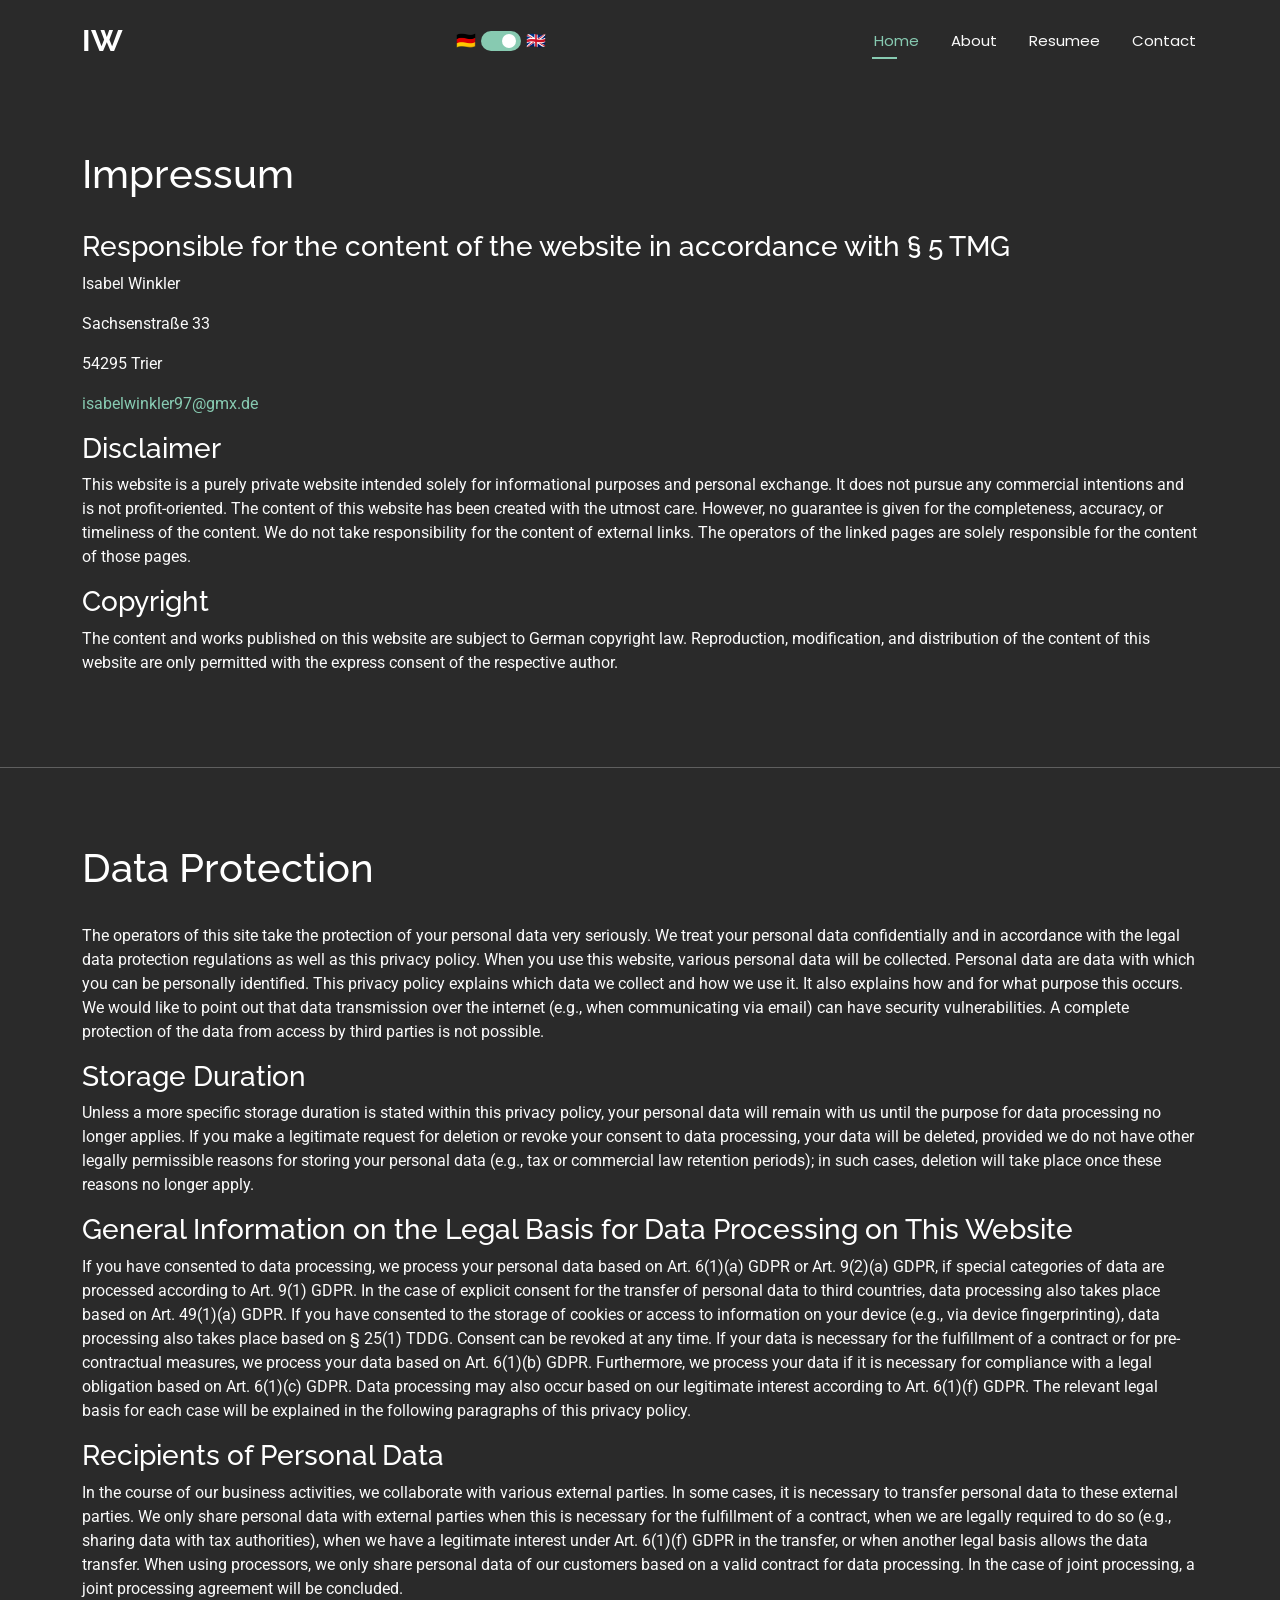
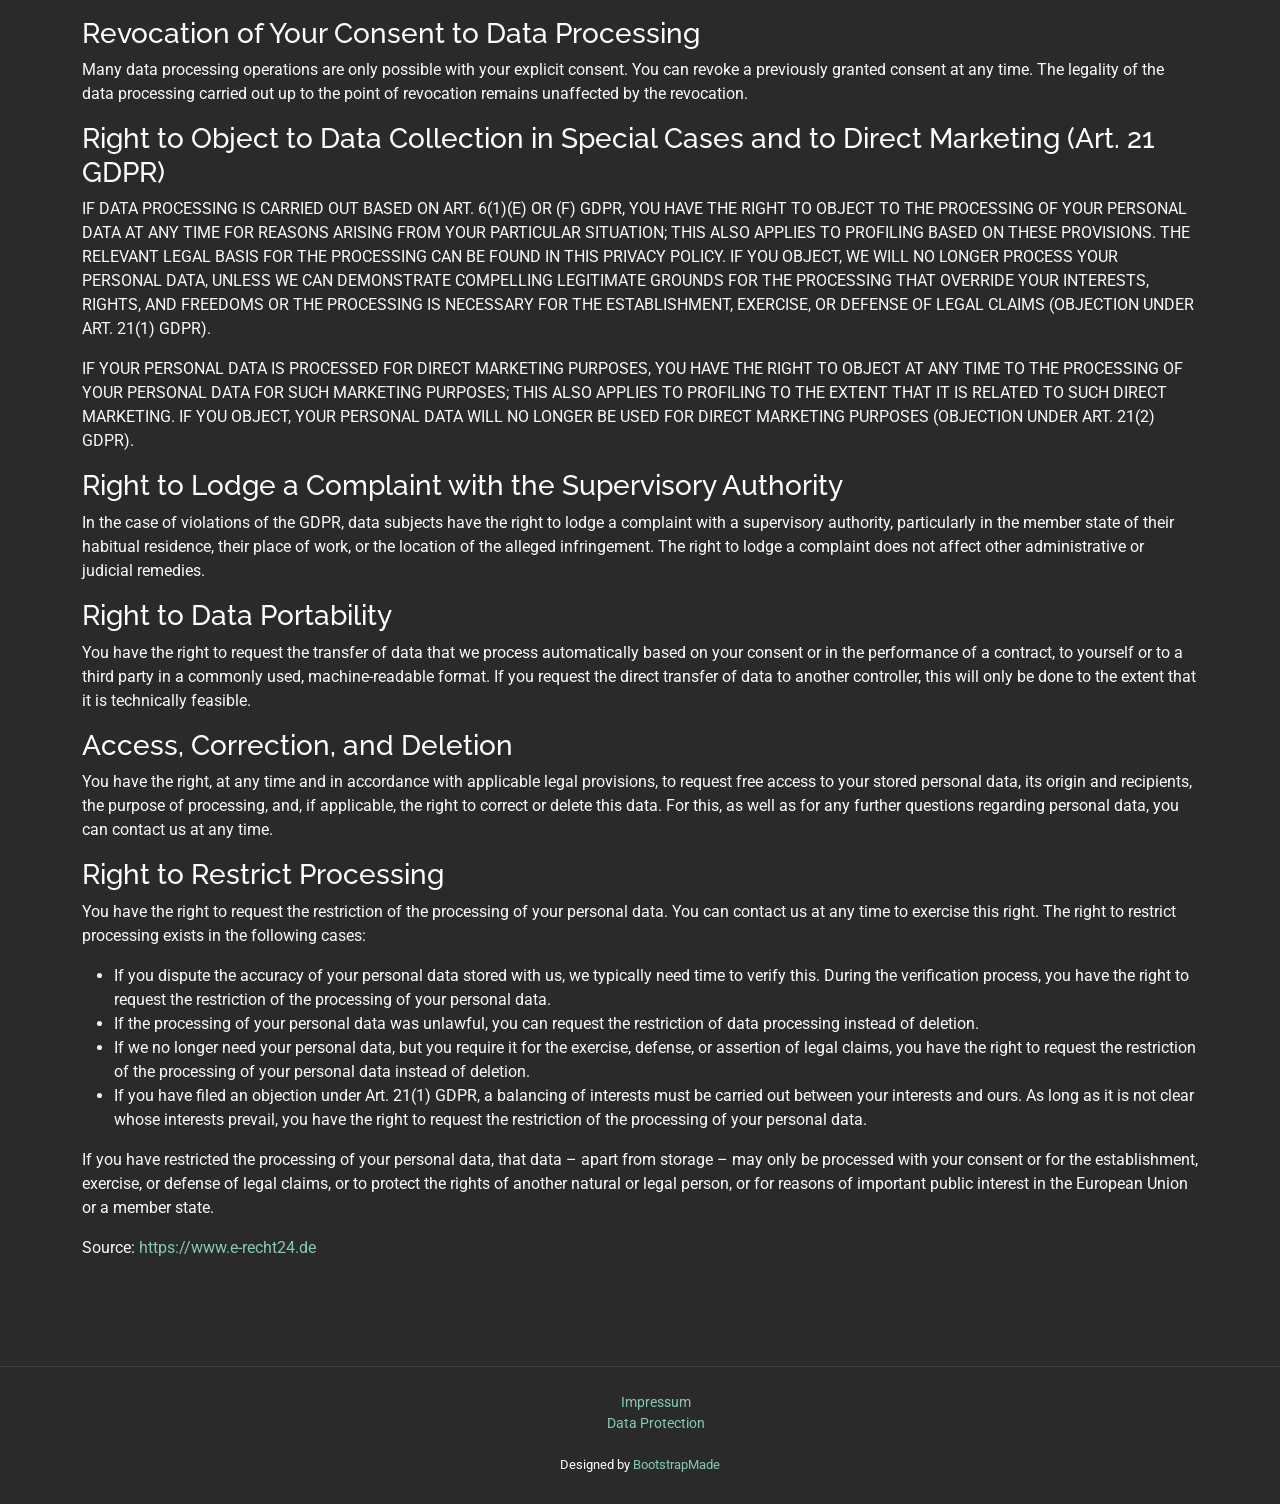
==== commit f1ee6fa6: "resumee" ====
--- a/impressum-en.html
+++ b/impressum-en.html
@@ -72,7 +72,7 @@
           <ul>
             <li><a href="index.html" class="active">Home</a></li>
             <li><a href="#about">About</a></li>
-            <li><a href="#resume">Resume</a></li>
+            <li><a href="#resume">Resumee</a></li>
             <li><a href="#contact">Contact</a></li>
           </ul>
           <i class="mobile-nav-toggle d-xl-none bi bi-list"></i>
